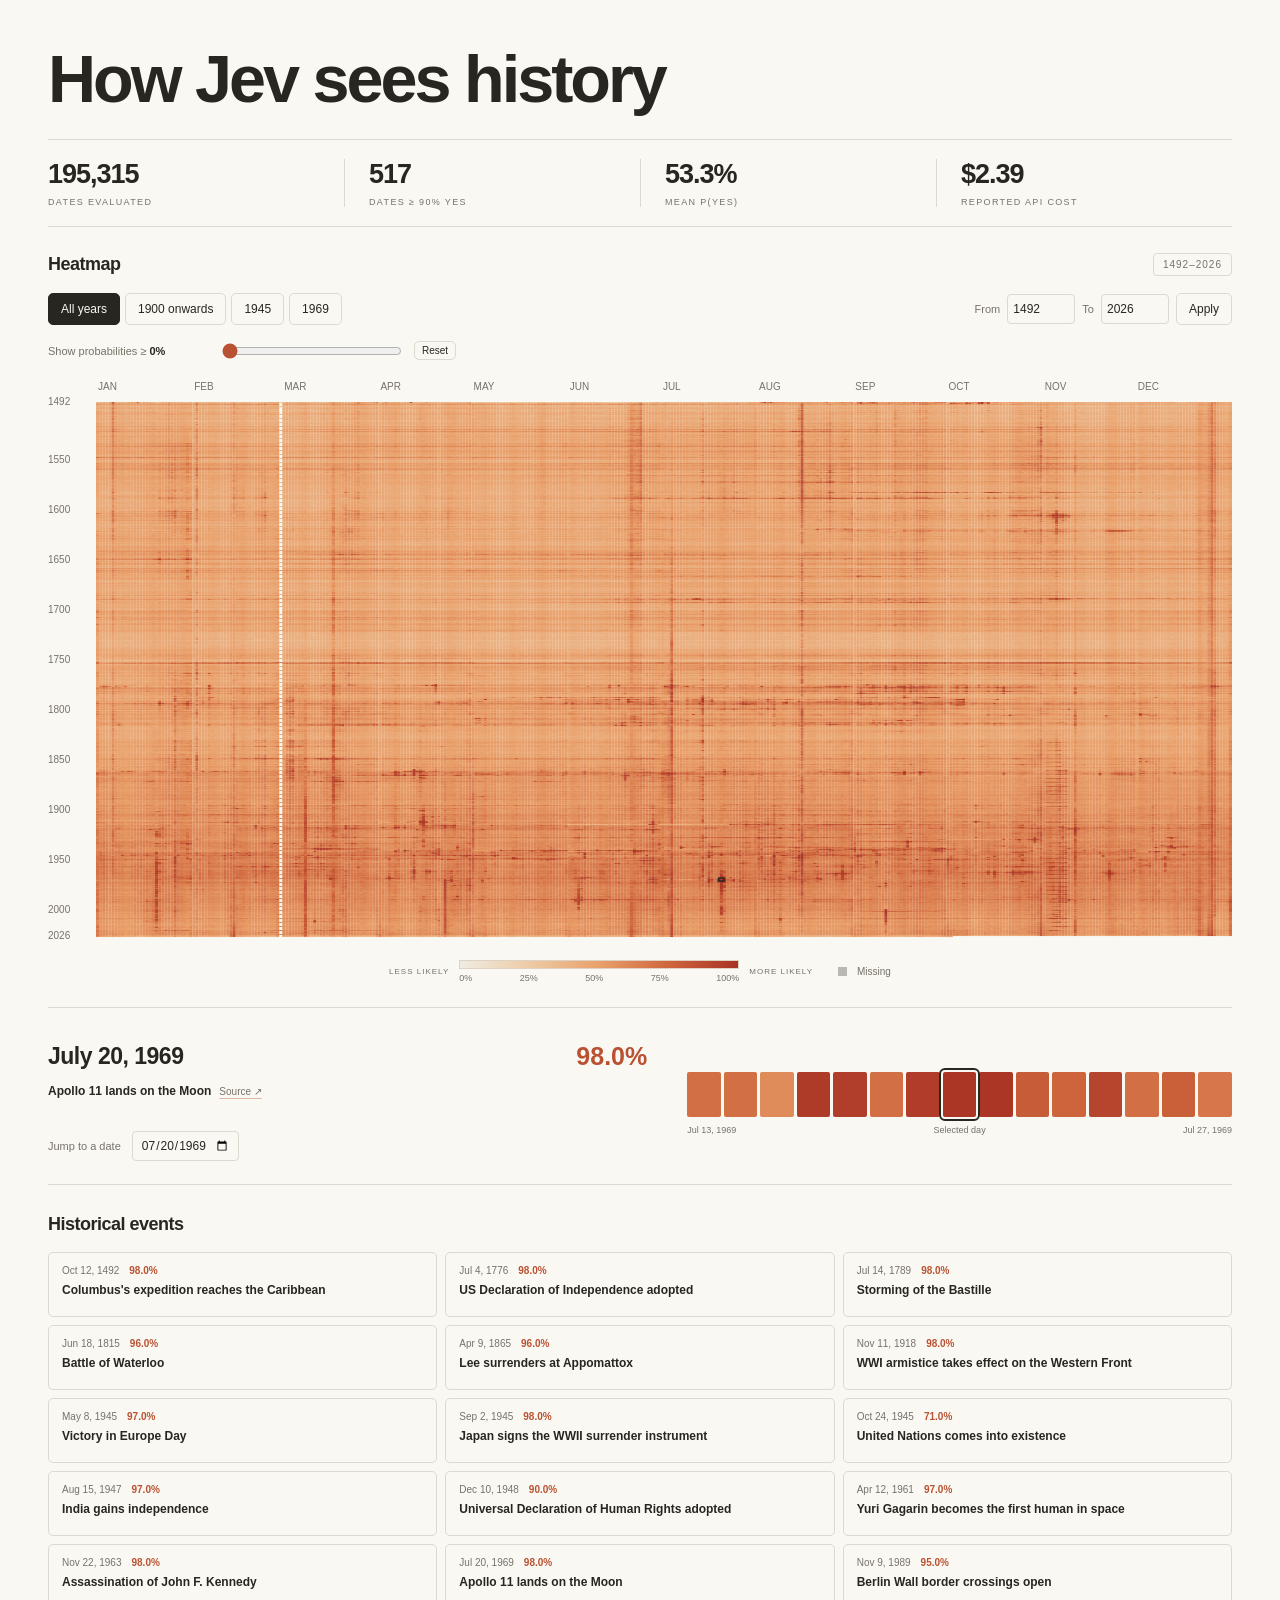
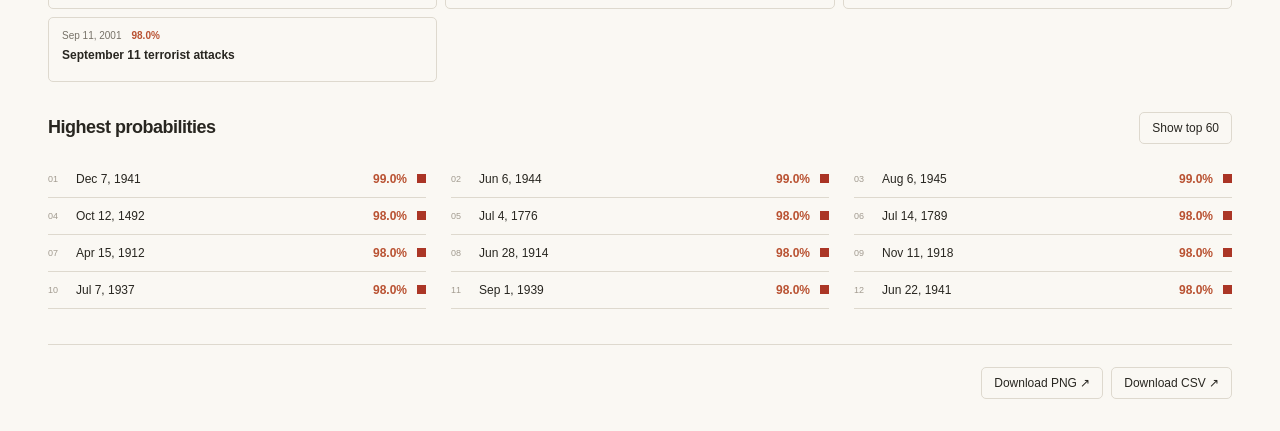
==== web/index.html @ 1fb4549b "Build historical significance heatmap from Jev date judgments Assisted-by: AI" ====
<!doctype html>
<html lang="en">
<head>
  <meta charset="utf-8">
  <meta name="viewport" content="width=device-width, initial-scale=1">
  <title>How Jev sees history</title>
  <meta name="description" content="Jev's probability of historical significance for every date from 1492 through 2026.">
  <meta property="og:title" content="How Jev sees history">
  <meta property="og:description" content="195,315 dates. One question. A historical heatmap from Jev 1.13.">
  <meta property="og:image" content="https://not-stbenjam.github.io/historical-heatmap/heatmap.png">
  <link rel="stylesheet" href="style.css">
  <script src="app.js" defer></script>
</head>
<body>
<main>
  <header>
    <h1>How Jev sees history</h1>
  </header>
  <section class="stats" aria-label="Experiment statistics">
    <div><strong id="dates-count">—</strong><span>DATES EVALUATED</span></div>
    <div><strong id="high-count">—</strong><span>DATES ≥ 90% YES</span></div>
    <div><strong id="mean-confidence">—</strong><span>MEAN P(YES)</span></div>
    <div><strong id="run-cost">—</strong><span>REPORTED API COST</span></div>
  </section>
  <section class="map-section" aria-labelledby="map-heading">
    <div class="section-title"><h2 id="map-heading">Heatmap</h2><span id="range-description" class="map-tag">1492–2026</span></div>
    <div class="toolbar">
      <div class="presets" role="group" aria-label="Year range"><button data-range="all" class="active">All years</button><button data-range="1900">1900 onwards</button><button data-range="1945">1945</button><button data-range="1969">1969</button></div>
      <div class="range-inputs"><label>From <input id="year-from" type="number" min="1492" max="2026" value="1492"></label><label>To <input id="year-to" type="number" min="1492" max="2026" value="2026"></label><button id="apply-range">Apply</button></div>
    </div>
    <div class="filter"><label for="threshold">Show probabilities ≥ <strong id="threshold-label">0%</strong></label><input id="threshold" type="range" min="0" max="100" value="0" step="1"><button id="threshold-reset">Reset</button></div>
    <div class="map-wrap"><canvas id="heatmap" tabindex="0" aria-label="Historical confidence heatmap. Use arrow keys to select adjacent dates."></canvas><div id="loading">Loading the experiment…</div><div id="tooltip" hidden></div></div>
    <div class="legend"><span class="legend-label">LESS LIKELY</span><div class="legend-scale"><div class="gradient"></div><div class="legend-ticks"><span>0%</span><span>25%</span><span>50%</span><span>75%</span><span>100%</span></div></div><span class="legend-label">MORE LIKELY</span><span class="missing-swatch"></span><span>Missing</span></div>
  </section>
  <section class="detail" aria-labelledby="selected-heading">
    <div class="selected-main"><div class="date-row"><h2 id="selected-heading">July 20, 1969</h2><strong id="selected-probability">—</strong></div><div id="selected-event"></div><label class="jump">Jump to a date <input id="date-input" type="date" min="1492-01-01" max="2026-10-02" value="1969-07-20"></label></div>
    <div class="neighbors"><div id="neighbor-strip"></div><div class="strip-captions"><span id="neighbor-start"></span><span>Selected day</span><span id="neighbor-end"></span></div></div>
  </section>
  <section class="anchors" aria-labelledby="anchors-heading"><div class="section-title"><h2 id="anchors-heading">Historical events</h2></div><div id="event-buttons"></div></section>
  <section class="ranking" aria-labelledby="ranking-heading"><div class="section-title"><h2 id="ranking-heading">Highest probabilities</h2><button id="toggle-ranked">Show top 60</button></div><div id="top-dates"></div></section>
  <footer class="exports"><button id="export-png">Download PNG ↗</button><button id="export-csv">Download CSV ↗</button></footer>
</main>
</body>
</html>
---- web/style.css ----
:root{--paper:#faf8f3;--ink:#282620;--muted:#777268;--line:#ded9ce;--accent:#b95232;--warm:#f0ece3;--missing:#bbb8b1;font-family:Inter,ui-sans-serif,-apple-system,BlinkMacSystemFont,"Segoe UI",sans-serif;color:var(--ink);background:var(--paper);font-synthesis:none}*{box-sizing:border-box}body{margin:0}main{max-width:1280px;margin:auto;padding:44px 48px 32px}a{color:inherit;text-decoration-color:#b9523266;text-underline-offset:3px}button,input{font:inherit}button{cursor:pointer;border:1px solid var(--line);border-radius:5px;background:transparent;color:var(--ink);padding:8px 12px;font-size:12px;transition:background .15s,border-color .15s}button:hover{background:#eee9df;border-color:#bbb3a5}button:focus-visible,input:focus-visible,canvas:focus-visible{outline:2px solid var(--accent);outline-offset:3px}.eyebrow{font-size:10px;font-weight:650;letter-spacing:1.8px;color:var(--muted);display:flex;align-items:center;gap:8px}.dot{width:7px;height:7px;border-radius:50%;background:var(--accent)}.edition{margin-left:auto;letter-spacing:1.4px}h1{font-size:clamp(40px,5.2vw,68px);font-weight:760;letter-spacing:-3px;margin:24px 0 12px;line-height:1.06}.period{color:var(--accent)}.question{font-family:Georgia,serif;font-size:clamp(18px,2.3vw,27px);margin:0 0 14px;letter-spacing:-.25px}.intro{font-size:13px;line-height:1.7;color:var(--muted);max-width:780px;margin:0}.stats{display:grid;grid-template-columns:repeat(4,1fr);border-block:1px solid var(--line);margin:30px 0 28px;padding:19px 0}.stats>div{padding:0 24px;border-left:1px solid var(--line)}.stats>div:first-child{padding-left:0;border:0}.stats strong{font-size:27px;font-weight:650;letter-spacing:-1px;display:block;font-variant-numeric:tabular-nums}.stats span{display:block;font-size:9px;letter-spacing:1.35px;color:var(--muted);margin-top:7px}h2{font-size:18px;letter-spacing:-.5px;margin:0;font-weight:650}.section-title{display:flex;justify-content:space-between;align-items:center;gap:20px;margin-bottom:17px}.section-title p{font-size:12px;color:var(--muted);margin:6px 0 0;line-height:1.5}.map-tag{font-size:10px;letter-spacing:1px;border:1px solid var(--line);border-radius:4px;padding:5px 9px;color:var(--muted)}.toolbar{display:flex;justify-content:space-between;gap:14px;align-items:center;flex-wrap:wrap}.presets{display:flex;gap:5px}.presets .active{background:var(--ink);color:var(--paper);border-color:var(--ink)}.range-inputs{display:flex;align-items:center;gap:7px}.range-inputs label{font-size:11px;color:var(--muted)}input[type=number]{width:68px;padding:7px 5px;border:1px solid var(--line);background:transparent;border-radius:4px;font-size:12px;color:var(--ink);margin-left:4px}.filter{display:flex;gap:10px;align-items:center;margin:16px 0;font-size:11px;color:var(--muted);flex-wrap:wrap}.filter label{min-width:162px}.filter strong{color:var(--ink);font-variant-numeric:tabular-nums}.filter input{accent-color:var(--accent);width:180px}.filter button{padding:3px 7px;font-size:10px}.filter>span{margin-left:auto;font-size:10px}.map-wrap{position:relative;min-height:130px}canvas{width:100%;display:block;cursor:crosshair}#loading{position:absolute;inset:0;display:grid;place-items:center;background:#f0ece3;color:var(--muted);font-size:13px}#tooltip{position:absolute;pointer-events:none;background:#282620;color:var(--paper);padding:9px 11px;border-radius:4px;font-size:11px;z-index:2;white-space:nowrap;box-shadow:0 3px 12px #0002}#tooltip[hidden]{display:none}.legend{display:flex;align-items:center;gap:10px;justify-content:center;margin-top:15px;font-size:10px;color:var(--muted)}.legend-label{font-size:8px;letter-spacing:1px}.legend-scale{width:280px}.gradient{height:9px;border:1px solid #ddd2c4;background:linear-gradient(90deg,#f0ece3,#edcba5,#e9a06b,#cf663d,#a83224)}.legend-ticks{display:flex;justify-content:space-between;margin-top:4px;font-size:9px;font-variant-numeric:tabular-nums}.missing-swatch{width:9px;height:9px;background:var(--missing);margin-left:15px}.reading-note{font-size:10px;line-height:1.5;color:var(--muted);margin:14px 0 22px}.detail{display:grid;grid-template-columns:1.1fr 1fr;border-block:1px solid var(--line);padding:23px 0;gap:40px}.date-row{display:flex;gap:15px;align-items:center;justify-content:space-between;margin:11px 0}.date-row h2{font-size:23px}.date-row>strong{color:var(--accent);font-size:25px;font-weight:600;font-variant-numeric:tabular-nums}.selected-main>.eyebrow,.neighbors>.eyebrow{font-size:9px}#selected-event{font-size:12px;color:var(--muted);line-height:1.6;min-height:37px}#selected-event a{display:inline-block;margin-left:8px;font-size:10px}#selected-event strong{color:var(--ink);font-weight:550}.event-note{font-size:10px;display:block;margin-top:2px}.jump{display:flex;align-items:center;gap:11px;color:var(--muted);font-size:11px;margin-top:12px}input[type=date]{font-size:12px;background:transparent;border:1px solid var(--line);border-radius:4px;padding:6px 8px;color:var(--ink)}.neighbors{align-self:center}#neighbor-strip{display:grid;grid-template-columns:repeat(15,1fr);gap:3px;margin:15px 0 8px}#neighbor-strip button{border:0;border-radius:2px;padding:0;height:45px;position:relative}#neighbor-strip button.selected{outline:2px solid var(--ink);outline-offset:2px;z-index:1}#neighbor-strip button:hover{outline:1px solid var(--ink)}.strip-captions{display:flex;justify-content:space-between;font-size:9px;color:var(--muted)}.anchors{margin-top:29px}#event-buttons{display:grid;grid-template-columns:repeat(3,1fr);gap:8px}.event-button{text-align:left;display:flex;flex-direction:column;gap:6px;padding:12px 13px;min-height:65px}.event-button .event-top{display:flex;justify-content:space-between;gap:10px;font-size:10px;color:var(--muted);font-variant-numeric:tabular-nums}.event-button .event-p{color:var(--accent);font-weight:650}.event-button .event-title{font-size:12px;font-weight:550;line-height:1.4}.ranking{margin-top:30px}#top-dates{display:grid;grid-template-columns:repeat(3,1fr);gap:0 25px}.rank-item{display:flex;align-items:center;gap:10px;border:0;border-bottom:1px solid var(--line);border-radius:0;padding:11px 0;text-align:left}.rank-number{width:18px;font-size:9px;color:#a29b90;font-variant-numeric:tabular-nums}.rank-date{font-size:12px}.rank-confidence{margin-left:auto;color:var(--accent);font-size:12px;font-weight:600;font-variant-numeric:tabular-nums}.rank-swatch{width:9px;height:9px;flex:none}footer{margin-top:35px;border-top:1px solid var(--line);padding-top:22px}.footer-top{display:flex;justify-content:space-between;align-items:center;gap:16px}.footer-top h2{font-size:15px}.exports{display:flex;gap:8px}footer p{font-size:11px;color:var(--muted);line-height:1.75;max-width:950px;margin:14px 0 0}.run-summary{font-size:9px;letter-spacing:.35px}#toggle-ranked{white-space:nowrap}#top-dates:empty:after{content:"No dates match this range and threshold.";font-size:12px;color:var(--muted)}@media(max-width:800px){main{padding:27px 22px}h1{letter-spacing:-1.8px}.stats strong{font-size:23px}.stats>div{padding:0 12px}.stats span{font-size:8px;letter-spacing:.65px}.detail{gap:25px;grid-template-columns:1fr}.filter>span{margin-left:0;width:100%}#event-buttons{grid-template-columns:repeat(2,1fr)}#top-dates{grid-template-columns:repeat(2,1fr)}.footer-top{align-items:flex-start;flex-direction:column}.legend-scale{width:180px}.legend{gap:6px}.missing-swatch{margin-left:5px}.legend-label{font-size:7px}}@media(max-width:480px){main{padding:25px 16px}.edition{font-size:8px}.eyebrow{font-size:8px;letter-spacing:1px}.stats{grid-template-columns:repeat(2,1fr);gap:17px}.stats>div:nth-child(3){border:0;padding-left:0}.presets button{padding:7px 9px;font-size:10px}.legend-label{display:none}#event-buttons,#top-dates{grid-template-columns:1fr}.question{font-size:19px}.date-row h2{font-size:21px}}

h1{margin:0 0 24px}.stats{margin:22px 0 26px}.detail{margin-top:24px}footer.exports{justify-content:flex-end}
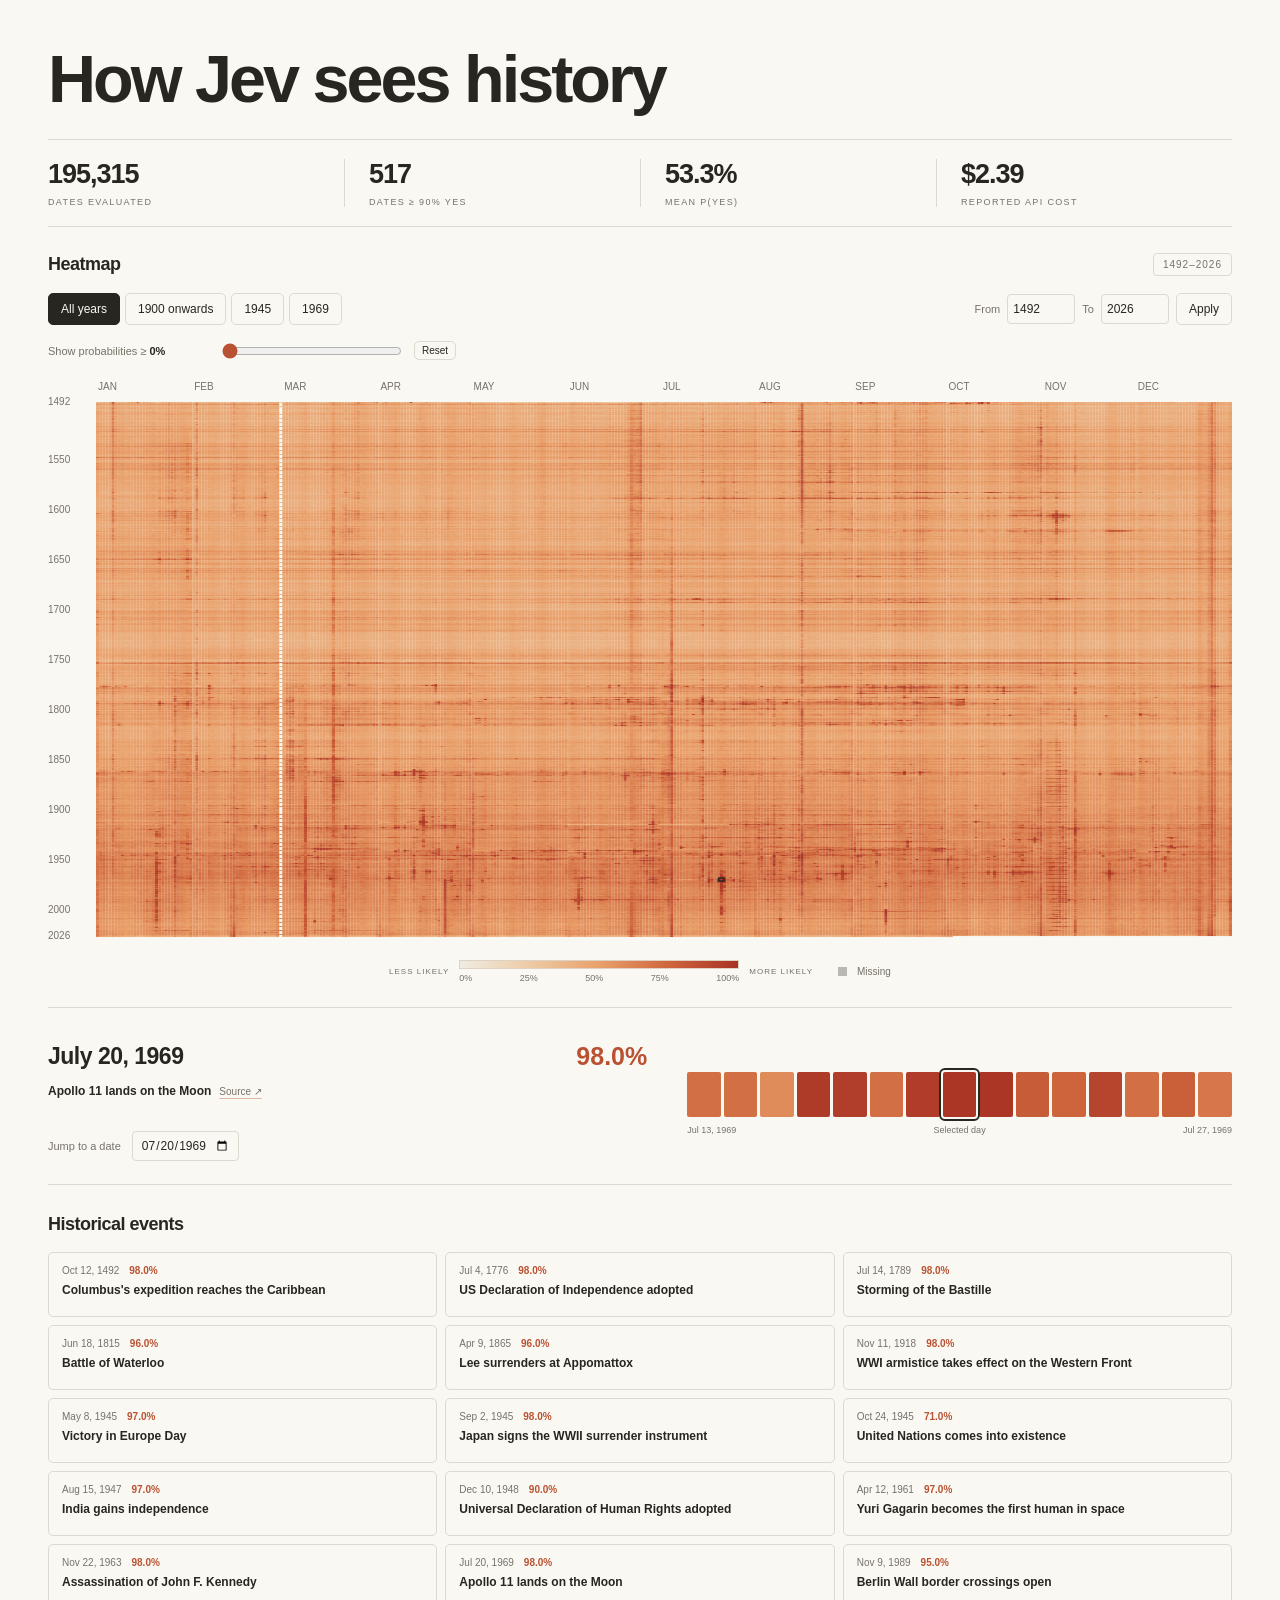
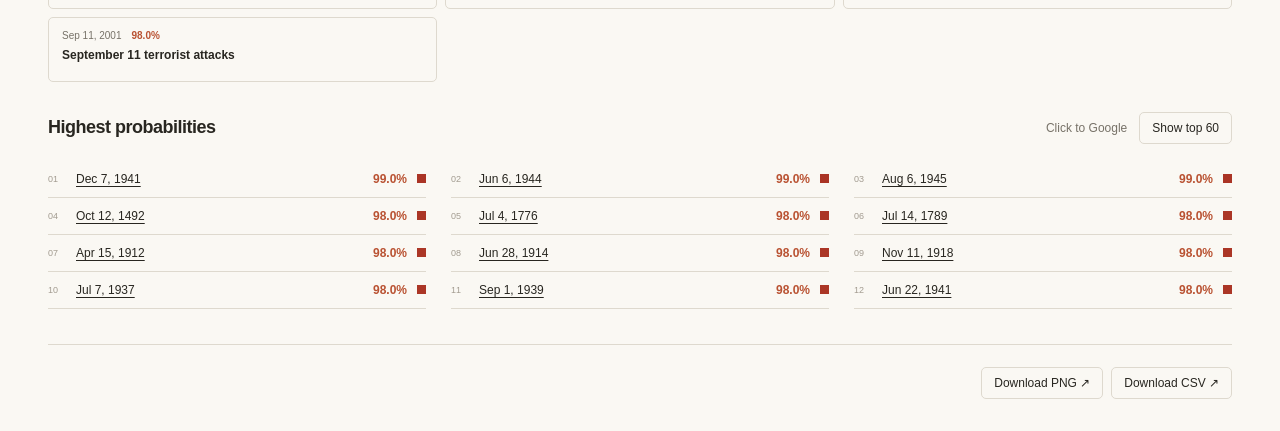
==== commit 33ea48b2: "Link high-probability dates to Google searches Assisted-by: AI" ====
--- a/web/index.html
+++ b/web/index.html
@@ -37,7 +37,7 @@
     <div class="neighbors"><div id="neighbor-strip"></div><div class="strip-captions"><span id="neighbor-start"></span><span>Selected day</span><span id="neighbor-end"></span></div></div>
   </section>
   <section class="anchors" aria-labelledby="anchors-heading"><div class="section-title"><h2 id="anchors-heading">Historical events</h2></div><div id="event-buttons"></div></section>
-  <section class="ranking" aria-labelledby="ranking-heading"><div class="section-title"><h2 id="ranking-heading">Highest probabilities</h2><button id="toggle-ranked">Show top 60</button></div><div id="top-dates"></div></section>
+  <section class="ranking" aria-labelledby="ranking-heading"><div class="section-title"><h2 id="ranking-heading">Highest probabilities</h2><div class="ranking-actions"><span>Click to Google</span><button id="toggle-ranked">Show top 60</button></div></div><div id="top-dates"></div></section>
   <footer class="exports"><button id="export-png">Download PNG ↗</button><button id="export-csv">Download CSV ↗</button></footer>
 </main>
 </body>
--- a/web/style.css
+++ b/web/style.css
@@ -1,3 +1,4 @@
 :root{--paper:#faf8f3;--ink:#282620;--muted:#777268;--line:#ded9ce;--accent:#b95232;--warm:#f0ece3;--missing:#bbb8b1;font-family:Inter,ui-sans-serif,-apple-system,BlinkMacSystemFont,"Segoe UI",sans-serif;color:var(--ink);background:var(--paper);font-synthesis:none}*{box-sizing:border-box}body{margin:0}main{max-width:1280px;margin:auto;padding:44px 48px 32px}a{color:inherit;text-decoration-color:#b9523266;text-underline-offset:3px}button,input{font:inherit}button{cursor:pointer;border:1px solid var(--line);border-radius:5px;background:transparent;color:var(--ink);padding:8px 12px;font-size:12px;transition:background .15s,border-color .15s}button:hover{background:#eee9df;border-color:#bbb3a5}button:focus-visible,input:focus-visible,canvas:focus-visible{outline:2px solid var(--accent);outline-offset:3px}.eyebrow{font-size:10px;font-weight:650;letter-spacing:1.8px;color:var(--muted);display:flex;align-items:center;gap:8px}.dot{width:7px;height:7px;border-radius:50%;background:var(--accent)}.edition{margin-left:auto;letter-spacing:1.4px}h1{font-size:clamp(40px,5.2vw,68px);font-weight:760;letter-spacing:-3px;margin:24px 0 12px;line-height:1.06}.period{color:var(--accent)}.question{font-family:Georgia,serif;font-size:clamp(18px,2.3vw,27px);margin:0 0 14px;letter-spacing:-.25px}.intro{font-size:13px;line-height:1.7;color:var(--muted);max-width:780px;margin:0}.stats{display:grid;grid-template-columns:repeat(4,1fr);border-block:1px solid var(--line);margin:30px 0 28px;padding:19px 0}.stats>div{padding:0 24px;border-left:1px solid var(--line)}.stats>div:first-child{padding-left:0;border:0}.stats strong{font-size:27px;font-weight:650;letter-spacing:-1px;display:block;font-variant-numeric:tabular-nums}.stats span{display:block;font-size:9px;letter-spacing:1.35px;color:var(--muted);margin-top:7px}h2{font-size:18px;letter-spacing:-.5px;margin:0;font-weight:650}.section-title{display:flex;justify-content:space-between;align-items:center;gap:20px;margin-bottom:17px}.section-title p{font-size:12px;color:var(--muted);margin:6px 0 0;line-height:1.5}.map-tag{font-size:10px;letter-spacing:1px;border:1px solid var(--line);border-radius:4px;padding:5px 9px;color:var(--muted)}.toolbar{display:flex;justify-content:space-between;gap:14px;align-items:center;flex-wrap:wrap}.presets{display:flex;gap:5px}.presets .active{background:var(--ink);color:var(--paper);border-color:var(--ink)}.range-inputs{display:flex;align-items:center;gap:7px}.range-inputs label{font-size:11px;color:var(--muted)}input[type=number]{width:68px;padding:7px 5px;border:1px solid var(--line);background:transparent;border-radius:4px;font-size:12px;color:var(--ink);margin-left:4px}.filter{display:flex;gap:10px;align-items:center;margin:16px 0;font-size:11px;color:var(--muted);flex-wrap:wrap}.filter label{min-width:162px}.filter strong{color:var(--ink);font-variant-numeric:tabular-nums}.filter input{accent-color:var(--accent);width:180px}.filter button{padding:3px 7px;font-size:10px}.filter>span{margin-left:auto;font-size:10px}.map-wrap{position:relative;min-height:130px}canvas{width:100%;display:block;cursor:crosshair}#loading{position:absolute;inset:0;display:grid;place-items:center;background:#f0ece3;color:var(--muted);font-size:13px}#tooltip{position:absolute;pointer-events:none;background:#282620;color:var(--paper);padding:9px 11px;border-radius:4px;font-size:11px;z-index:2;white-space:nowrap;box-shadow:0 3px 12px #0002}#tooltip[hidden]{display:none}.legend{display:flex;align-items:center;gap:10px;justify-content:center;margin-top:15px;font-size:10px;color:var(--muted)}.legend-label{font-size:8px;letter-spacing:1px}.legend-scale{width:280px}.gradient{height:9px;border:1px solid #ddd2c4;background:linear-gradient(90deg,#f0ece3,#edcba5,#e9a06b,#cf663d,#a83224)}.legend-ticks{display:flex;justify-content:space-between;margin-top:4px;font-size:9px;font-variant-numeric:tabular-nums}.missing-swatch{width:9px;height:9px;background:var(--missing);margin-left:15px}.reading-note{font-size:10px;line-height:1.5;color:var(--muted);margin:14px 0 22px}.detail{display:grid;grid-template-columns:1.1fr 1fr;border-block:1px solid var(--line);padding:23px 0;gap:40px}.date-row{display:flex;gap:15px;align-items:center;justify-content:space-between;margin:11px 0}.date-row h2{font-size:23px}.date-row>strong{color:var(--accent);font-size:25px;font-weight:600;font-variant-numeric:tabular-nums}.selected-main>.eyebrow,.neighbors>.eyebrow{font-size:9px}#selected-event{font-size:12px;color:var(--muted);line-height:1.6;min-height:37px}#selected-event a{display:inline-block;margin-left:8px;font-size:10px}#selected-event strong{color:var(--ink);font-weight:550}.event-note{font-size:10px;display:block;margin-top:2px}.jump{display:flex;align-items:center;gap:11px;color:var(--muted);font-size:11px;margin-top:12px}input[type=date]{font-size:12px;background:transparent;border:1px solid var(--line);border-radius:4px;padding:6px 8px;color:var(--ink)}.neighbors{align-self:center}#neighbor-strip{display:grid;grid-template-columns:repeat(15,1fr);gap:3px;margin:15px 0 8px}#neighbor-strip button{border:0;border-radius:2px;padding:0;height:45px;position:relative}#neighbor-strip button.selected{outline:2px solid var(--ink);outline-offset:2px;z-index:1}#neighbor-strip button:hover{outline:1px solid var(--ink)}.strip-captions{display:flex;justify-content:space-between;font-size:9px;color:var(--muted)}.anchors{margin-top:29px}#event-buttons{display:grid;grid-template-columns:repeat(3,1fr);gap:8px}.event-button{text-align:left;display:flex;flex-direction:column;gap:6px;padding:12px 13px;min-height:65px}.event-button .event-top{display:flex;justify-content:space-between;gap:10px;font-size:10px;color:var(--muted);font-variant-numeric:tabular-nums}.event-button .event-p{color:var(--accent);font-weight:650}.event-button .event-title{font-size:12px;font-weight:550;line-height:1.4}.ranking{margin-top:30px}#top-dates{display:grid;grid-template-columns:repeat(3,1fr);gap:0 25px}.rank-item{display:flex;align-items:center;gap:10px;border:0;border-bottom:1px solid var(--line);border-radius:0;padding:11px 0;text-align:left}.rank-number{width:18px;font-size:9px;color:#a29b90;font-variant-numeric:tabular-nums}.rank-date{font-size:12px}.rank-confidence{margin-left:auto;color:var(--accent);font-size:12px;font-weight:600;font-variant-numeric:tabular-nums}.rank-swatch{width:9px;height:9px;flex:none}footer{margin-top:35px;border-top:1px solid var(--line);padding-top:22px}.footer-top{display:flex;justify-content:space-between;align-items:center;gap:16px}.footer-top h2{font-size:15px}.exports{display:flex;gap:8px}footer p{font-size:11px;color:var(--muted);line-height:1.75;max-width:950px;margin:14px 0 0}.run-summary{font-size:9px;letter-spacing:.35px}#toggle-ranked{white-space:nowrap}#top-dates:empty:after{content:"No dates match this range and threshold.";font-size:12px;color:var(--muted)}@media(max-width:800px){main{padding:27px 22px}h1{letter-spacing:-1.8px}.stats strong{font-size:23px}.stats>div{padding:0 12px}.stats span{font-size:8px;letter-spacing:.65px}.detail{gap:25px;grid-template-columns:1fr}.filter>span{margin-left:0;width:100%}#event-buttons{grid-template-columns:repeat(2,1fr)}#top-dates{grid-template-columns:repeat(2,1fr)}.footer-top{align-items:flex-start;flex-direction:column}.legend-scale{width:180px}.legend{gap:6px}.missing-swatch{margin-left:5px}.legend-label{font-size:7px}}@media(max-width:480px){main{padding:25px 16px}.edition{font-size:8px}.eyebrow{font-size:8px;letter-spacing:1px}.stats{grid-template-columns:repeat(2,1fr);gap:17px}.stats>div:nth-child(3){border:0;padding-left:0}.presets button{padding:7px 9px;font-size:10px}.legend-label{display:none}#event-buttons,#top-dates{grid-template-columns:1fr}.question{font-size:19px}.date-row h2{font-size:21px}}
 
 h1{margin:0 0 24px}.stats{margin:22px 0 26px}.detail{margin-top:24px}footer.exports{justify-content:flex-end}
+.ranking-actions{display:flex;gap:12px;align-items:center}.ranking-actions>span{font-size:12px;color:var(--muted)}a.rank-item{text-decoration:none}a.rank-item .rank-date{text-decoration:underline;text-underline-offset:3px}a.rank-item:hover{background:#eee9df}a.rank-item:focus-visible{outline:2px solid var(--accent);outline-offset:3px}
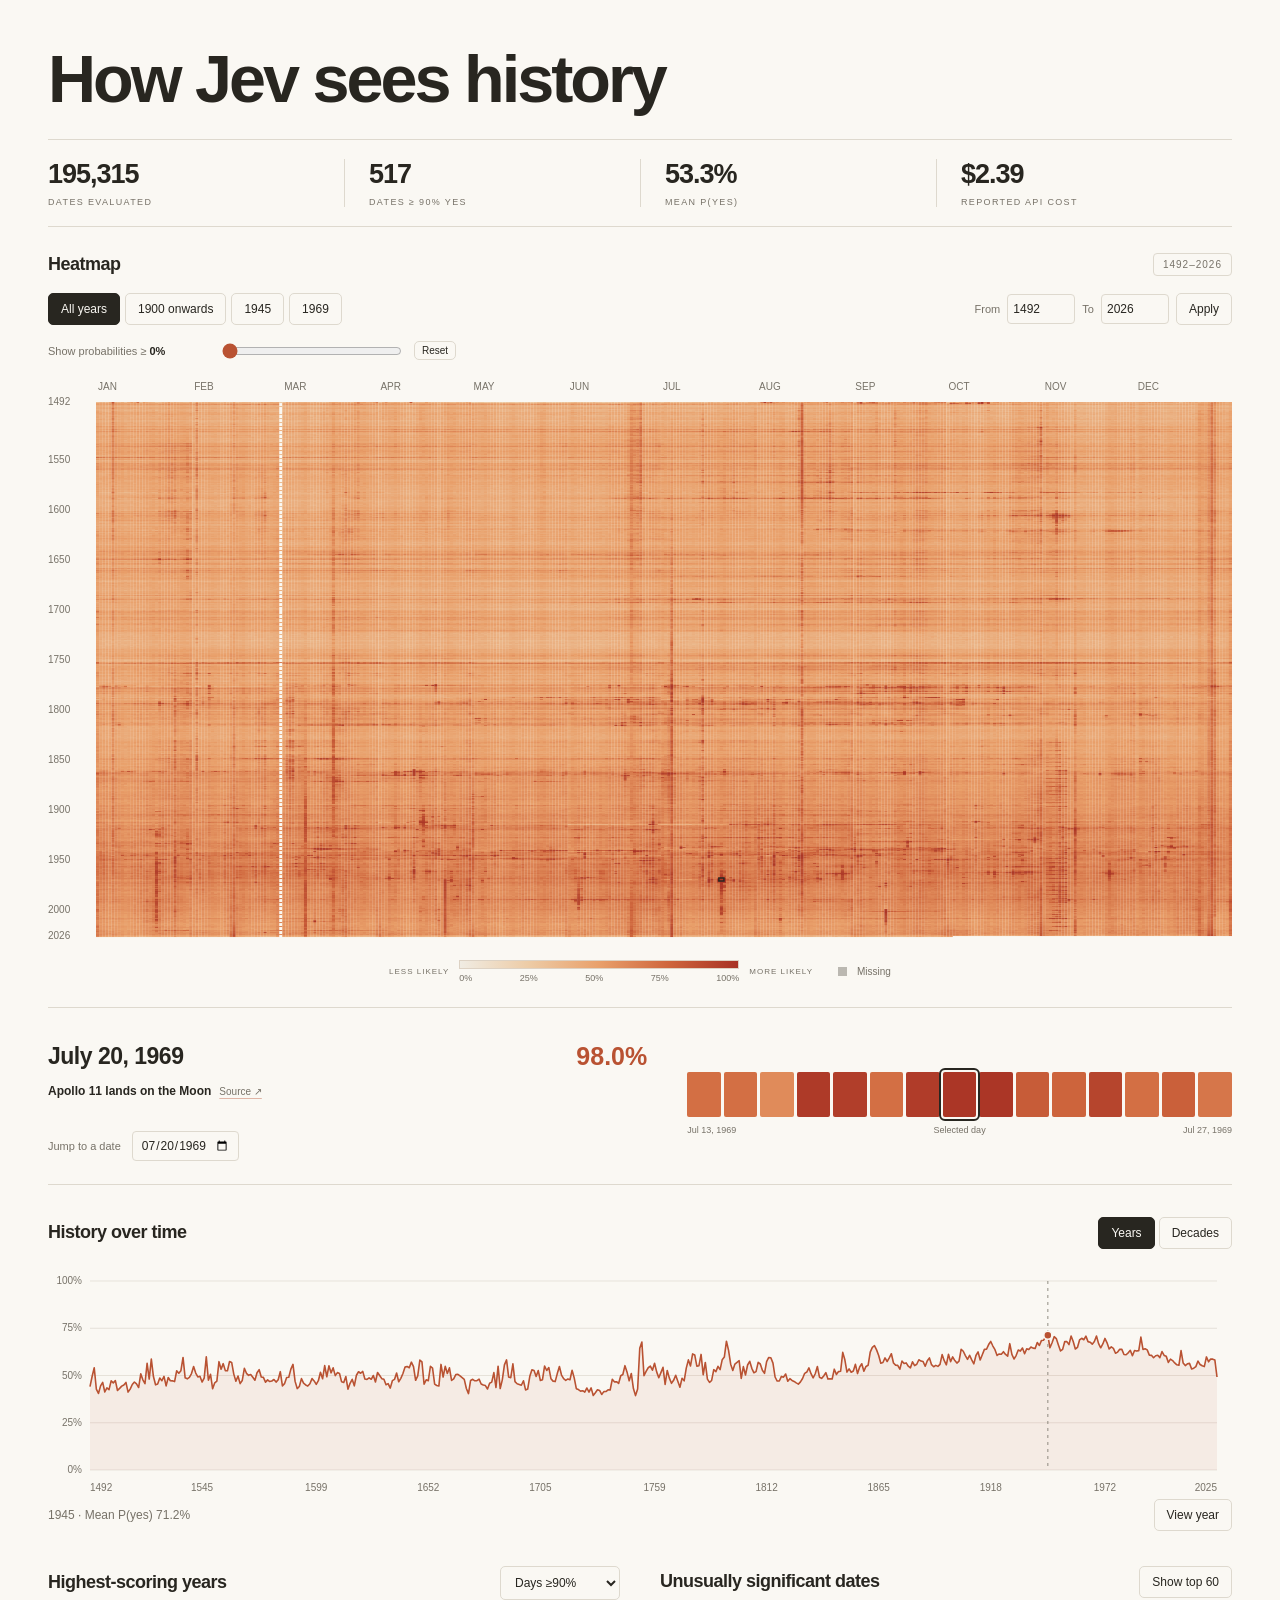
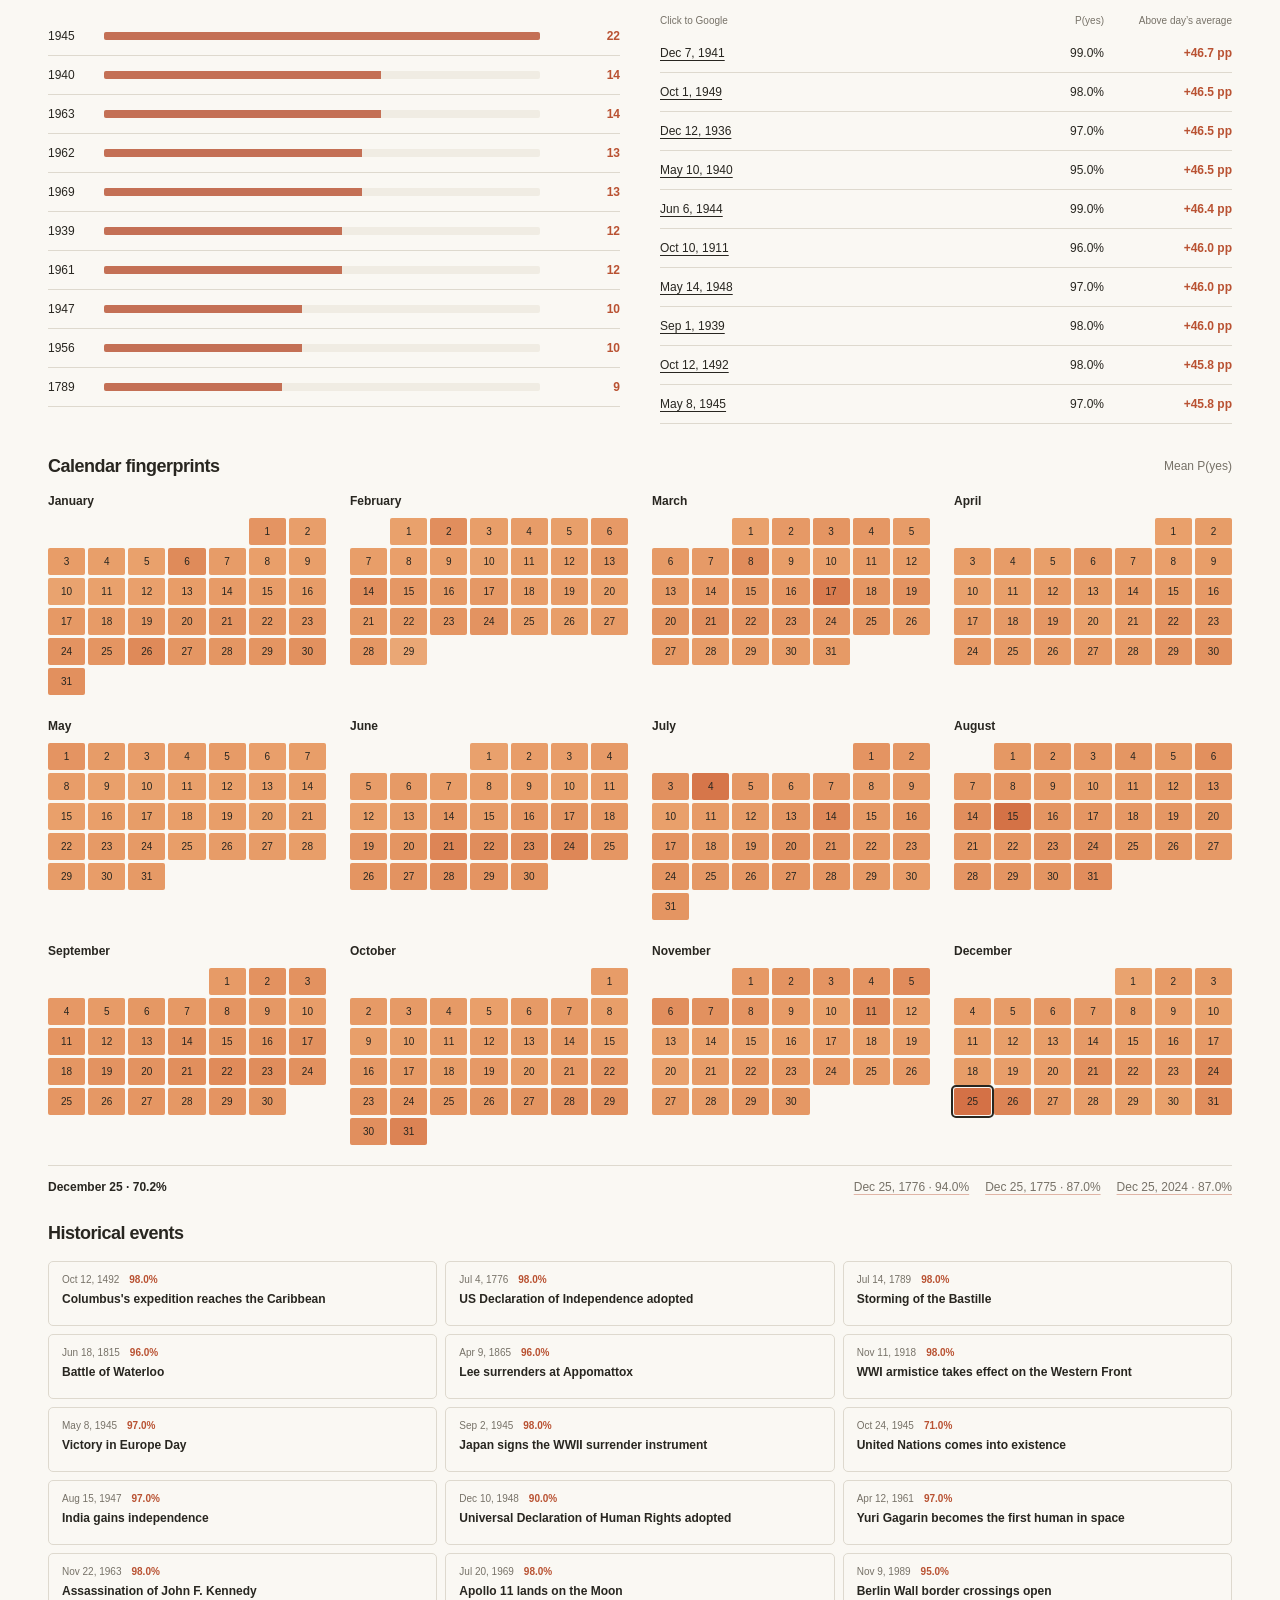
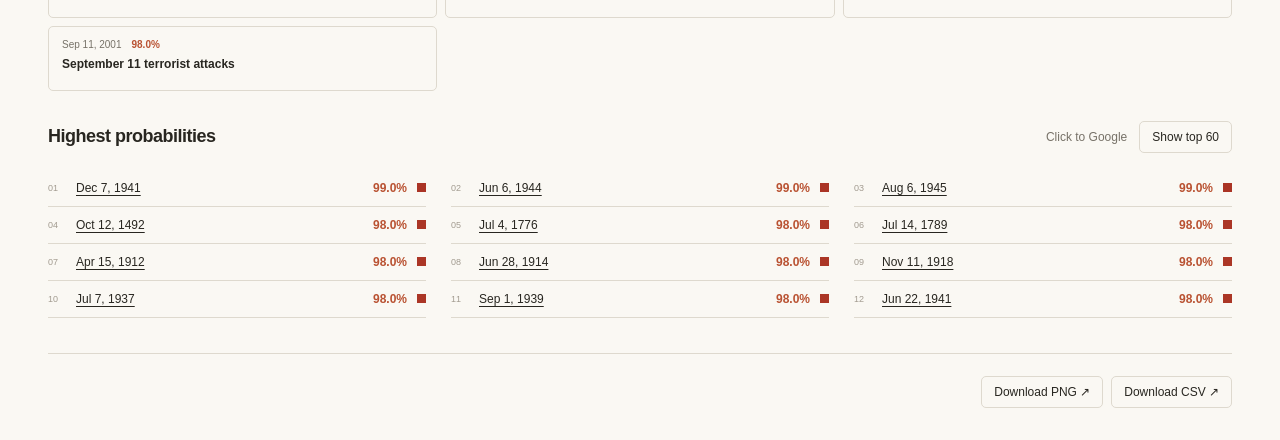
==== commit bc9dabee: "Add year rankings, calendar patterns, and historical trends Assisted-by: AI" ====
--- a/web/index.html
+++ b/web/index.html
@@ -8,8 +8,10 @@
   <meta property="og:title" content="How Jev sees history">
   <meta property="og:description" content="195,315 dates. One question. A historical heatmap from Jev 1.13.">
   <meta property="og:image" content="https://not-stbenjam.github.io/historical-heatmap/heatmap.png">
-  <link rel="stylesheet" href="style.css">
-  <script src="app.js" defer></script>
+  <link rel="stylesheet" href="style.css?v=insights-1">
+  <script src="analytics.js?v=insights-1" defer></script>
+  <script src="app.js?v=insights-1" defer></script>
+  <script src="insights.js?v=insights-1" defer></script>
 </head>
 <body>
 <main>
@@ -36,6 +38,27 @@
     <div class="selected-main"><div class="date-row"><h2 id="selected-heading">July 20, 1969</h2><strong id="selected-probability">—</strong></div><div id="selected-event"></div><label class="jump">Jump to a date <input id="date-input" type="date" min="1492-01-01" max="2026-10-02" value="1969-07-20"></label></div>
     <div class="neighbors"><div id="neighbor-strip"></div><div class="strip-captions"><span id="neighbor-start"></span><span>Selected day</span><span id="neighbor-end"></span></div></div>
   </section>
+  <section class="insight-section" aria-labelledby="trend-heading">
+    <div class="section-title"><h2 id="trend-heading">History over time</h2><div class="segmented" role="group" aria-label="Timeline interval"><button id="trend-years" aria-pressed="true">Years</button><button id="trend-decades" aria-pressed="false">Decades</button></div></div>
+    <div class="trend-wrap"><svg id="history-trend" viewBox="0 0 1100 230" tabindex="0" role="img" aria-label="Average probability over time. Use left and right arrows to select, then Enter to zoom the heatmap."></svg></div>
+    <div class="chart-selection"><span id="trend-selection"></span><button id="trend-zoom">View year</button></div>
+  </section>
+  <div class="insight-grid">
+    <section class="insight-section" aria-labelledby="years-heading">
+      <div class="section-title"><h2 id="years-heading">Highest-scoring years</h2><select id="year-metric" aria-label="Year ranking metric"><option value="high">Days ≥90%</option><option value="mean">Average score</option></select></div>
+      <div id="top-years"></div>
+    </section>
+    <section class="insight-section" aria-labelledby="unusual-heading">
+      <div class="section-title"><h2 id="unusual-heading" title="Probability minus the average for the same month and day in other years">Unusually significant dates</h2><button id="toggle-unusual">Show top 60</button></div>
+      <div class="unusual-columns"><span>Click to Google</span><span>P(yes)</span><span title="Percentage points above the same calendar day’s average in other years">Above day’s average</span></div>
+      <div id="unusual-dates"></div>
+    </section>
+  </div>
+  <section class="insight-section" aria-labelledby="calendar-heading">
+    <div class="section-title"><h2 id="calendar-heading">Calendar fingerprints</h2><span class="metric-label">Mean P(yes)</span></div>
+    <div id="calendar-months"></div>
+    <div class="calendar-selection"><strong id="calendar-selection"></strong><div id="calendar-dates"></div></div>
+  </section>
   <section class="anchors" aria-labelledby="anchors-heading"><div class="section-title"><h2 id="anchors-heading">Historical events</h2></div><div id="event-buttons"></div></section>
   <section class="ranking" aria-labelledby="ranking-heading"><div class="section-title"><h2 id="ranking-heading">Highest probabilities</h2><div class="ranking-actions"><span>Click to Google</span><button id="toggle-ranked">Show top 60</button></div></div><div id="top-dates"></div></section>
   <footer class="exports"><button id="export-png">Download PNG ↗</button><button id="export-csv">Download CSV ↗</button></footer>
--- a/web/style.css
+++ b/web/style.css
@@ -2,3 +2,5 @@
 
 h1{margin:0 0 24px}.stats{margin:22px 0 26px}.detail{margin-top:24px}footer.exports{justify-content:flex-end}
 .ranking-actions{display:flex;gap:12px;align-items:center}.ranking-actions>span{font-size:12px;color:var(--muted)}a.rank-item{text-decoration:none}a.rank-item .rank-date{text-decoration:underline;text-underline-offset:3px}a.rank-item:hover{background:#eee9df}a.rank-item:focus-visible{outline:2px solid var(--accent);outline-offset:3px}
+
+.insight-section{margin-top:32px}.insight-section .section-title{gap:12px;flex-wrap:wrap}.insight-grid{display:grid;grid-template-columns:1fr 1fr;gap:40px}.segmented{display:flex;gap:4px}.segmented button[aria-pressed=true]{background:var(--ink);color:var(--paper);border-color:var(--ink)}select{font:inherit;font-size:12px;color:var(--ink);border:1px solid var(--line);border-radius:5px;background:var(--paper);padding:8px 10px;max-width:100%}select:focus-visible,a:focus-visible,svg:focus-visible{outline:2px solid var(--accent);outline-offset:3px}.metric-label{font-size:12px;color:var(--muted)}.trend-wrap{width:100%}#history-trend{display:block;width:100%;height:230px;cursor:crosshair;overflow:visible}.trend-grid{stroke:var(--line);stroke-width:.7}.trend-axis{fill:var(--muted);font-size:10px}.trend-area{fill:var(--accent);opacity:.08}.trend-line{fill:none;stroke:var(--accent);stroke-width:1.6;stroke-linejoin:round}.trend-marker-line{stroke:var(--muted);stroke-dasharray:3 4;stroke-width:.8}.trend-marker-dot{fill:var(--accent);stroke:var(--paper);stroke-width:1.5}.chart-selection{display:flex;justify-content:space-between;align-items:center;gap:12px;min-height:38px;font-size:12px;font-variant-numeric:tabular-nums}.chart-selection span{color:var(--muted)}.year-rank{display:grid;grid-template-columns:44px 1fr 68px;align-items:center;width:100%;gap:12px;border:0;border-bottom:1px solid var(--line);border-radius:0;padding:12px 0;text-align:left;font-variant-numeric:tabular-nums}.year-label{font-size:12px}.year-track{height:8px;background:var(--warm);border-radius:2px;overflow:hidden}.year-bar{display:block;height:100%;background:var(--accent);opacity:.8}.year-value{text-align:right;color:var(--accent);font-size:12px;font-weight:600}.unusual-columns,.unusual-date{display:grid;grid-template-columns:1fr 62px 120px;align-items:center;gap:8px}.unusual-columns{font-size:10px;color:var(--muted);padding:0 0 8px}.unusual-columns span:not(:first-child){text-align:right}.unusual-date{border-bottom:1px solid var(--line);padding:12px 0;font-size:12px;text-decoration:none;font-variant-numeric:tabular-nums}.unusual-label{text-decoration:underline;text-underline-offset:3px}.unusual-probability,.unusual-lift{text-align:right}.unusual-lift{color:var(--accent);font-weight:600}.unusual-date:hover{background:#eee9df}#unusual-dates{max-height:392px;overflow-y:auto;scrollbar-width:thin}#toggle-unusual{white-space:nowrap}#calendar-months{display:grid;grid-template-columns:repeat(4,1fr);gap:24px}.calendar-month h3{font-size:12px;font-weight:600;margin:0 0 10px}.calendar-grid{display:grid;grid-template-columns:repeat(7,1fr);gap:3px;grid-auto-rows:27px}.calendar-day{padding:0;border:0;border-radius:2px;font-size:10px;font-variant-numeric:tabular-nums}.calendar-day:hover{outline:1px solid var(--ink);outline-offset:1px}.calendar-day.selected{outline:2px solid var(--ink);outline-offset:1px}.calendar-day:focus-visible{outline:2px solid var(--accent);outline-offset:2px}.calendar-selection{display:flex;justify-content:space-between;align-items:center;gap:16px;flex-wrap:wrap;border-top:1px solid var(--line);margin-top:20px;padding-top:14px;font-size:12px;font-variant-numeric:tabular-nums}.calendar-selection strong{font-weight:600}#calendar-dates{display:flex;gap:16px;flex-wrap:wrap;color:var(--muted)}@media(max-width:1000px){.insight-grid{gap:24px}.unusual-columns,.unusual-date{grid-template-columns:1fr 52px 95px;gap:5px}.unusual-columns{font-size:9px}#calendar-months{grid-template-columns:repeat(3,1fr)}}@media(max-width:800px){.insight-grid{grid-template-columns:1fr}.insight-grid .insight-section{margin-top:28px}.insight-grid{gap:0}#calendar-months{gap:20px}.calendar-selection{align-items:flex-start;flex-direction:column}.chart-selection{font-size:11px}}@media(max-width:480px){#calendar-months{grid-template-columns:repeat(2,1fr);gap:18px 14px}.calendar-grid{grid-auto-rows:25px;gap:2px}.insight-section h2{font-size:17px}.unusual-columns,.unusual-date{grid-template-columns:1fr 52px 100px}.chart-selection{gap:6px}.chart-selection button{padding:7px 9px;white-space:nowrap}.unusual-columns{font-size:9px}}
